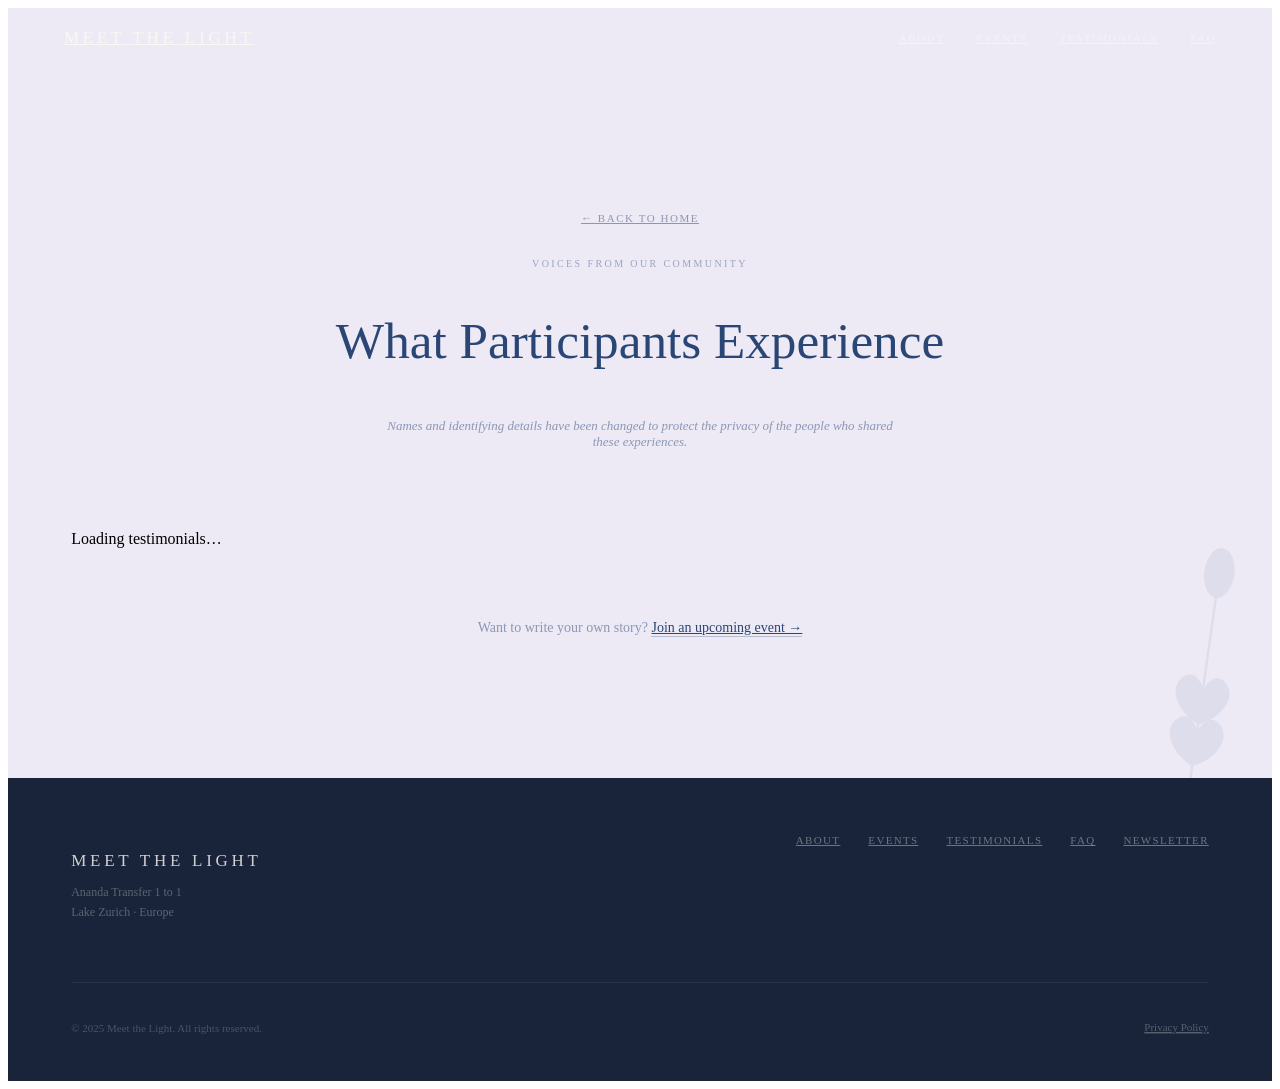
==== testimonials.html @ 5c2fa863 "Add files via upload" ====
<!DOCTYPE html>
<html lang="en">
<head>
<meta charset="utf-8">
<meta name="viewport" content="width=device-width, initial-scale=1">
<title>Testimonials · Meet the Light</title>
<meta name="description" content="Stories from participants of Ananda Transfer sessions. Names and identifying details have been changed to protect privacy.">
<link rel="stylesheet" href="assets/css/fonts.css">
<link rel="stylesheet" href="assets/css/styles.css">
<script src="assets/js/common.js" defer></script>
<script src="assets/js/render.js" defer></script>
<script src="assets/js/testimonials.js" defer></script>
</head>
<body class="nav-solid">

<!-- NAV -->
<nav id="mainNav" style="position:fixed;top:0;left:0;right:0;z-index:200;padding:28px 5%;display:flex;align-items:center;justify-content:space-between;transition:background 0.4s,box-shadow 0.4s,padding 0.4s;background:transparent;">
  <a id="navLogo" href="index.html" style="font-family:'Cormorant Garamond',serif;font-size:17px;font-weight:300;letter-spacing:0.22em;text-transform:uppercase;color:#f9f7f2;transition:color 0.4s;flex-shrink:0;">Meet the Light</a>
  <div style="display:flex;gap:32px;align-items:center;flex-wrap:wrap;">
    <a href="index.html#about" class="mtl-nl" style="font-size:11px;letter-spacing:0.14em;text-transform:uppercase;color:rgba(249,247,242,0.65);transition:color 0.3s;">About</a>
    <a href="index.html#events" class="mtl-nl" style="font-size:11px;letter-spacing:0.14em;text-transform:uppercase;color:rgba(249,247,242,0.65);transition:color 0.3s;">Events</a>
    <a href="testimonials.html" class="mtl-nl" style="font-size:11px;letter-spacing:0.14em;text-transform:uppercase;color:rgba(249,247,242,0.65);transition:color 0.3s;">Testimonials</a>
    <a href="index.html#faq" class="mtl-nl" style="font-size:11px;letter-spacing:0.14em;text-transform:uppercase;color:rgba(249,247,242,0.65);transition:color 0.3s;">FAQ</a>
  </div>
</nav>

<!-- ══ TESTIMONIALS ══ -->
<section style="background:#edeaf5;padding:clamp(140px,16vw,200px) 5% clamp(80px,10vw,140px);position:relative;overflow:hidden;">
  <!-- Background botanical -->
  <div style="position:absolute;right:-24px;bottom:-32px;opacity:0.07;pointer-events:none;transform:rotate(8deg);">
    <svg width="180" height="280" viewBox="0 0 180 280" fill="none">
      <line x1="90" y1="278" x2="90" y2="50" stroke="#294675" stroke-width="2.5"></line>
      <path d="M90 240 C68 230 58 210 68 198 C78 186 90 200 90 215" stroke="#294675" stroke-width="2" fill="#294675"></path>
      <path d="M90 240 C112 230 122 210 112 198 C102 186 90 200 90 215" stroke="#294675" stroke-width="2" fill="#294675"></path>
      <path d="M90 198 C68 188 58 168 68 156 C78 144 90 158 90 173" stroke="#294675" stroke-width="2" fill="#294675"></path>
      <path d="M90 198 C112 188 122 168 112 156 C102 144 90 158 90 173" stroke="#294675" stroke-width="2" fill="#294675"></path>
      <ellipse cx="90" cy="46" rx="14" ry="24" stroke="#294675" stroke-width="2" fill="#294675"></ellipse>
    </svg>
  </div>
  <div style="max-width:1160px;margin:0 auto;position:relative;z-index:1;">
    <div style="text-align:center;margin-bottom:64px;">
      <a href="index.html" style="display:inline-block;font-size:11px;letter-spacing:0.14em;text-transform:uppercase;color:rgba(41,70,117,0.5);margin-bottom:24px;" style-hover="color:#294675;">← Back to home</a>
      <p style="font-size:10px;letter-spacing:0.24em;text-transform:uppercase;color:rgba(41,70,117,0.42);margin-bottom:16px;">Voices from Our Community</p>
      <h1 style="font-family:'Cormorant Garamond',serif;font-size:clamp(34px,4vw,52px);font-weight:300;color:#294675;margin-bottom:14px;">What Participants Experience</h1>
      <p id="testimonials-count" style="font-size:13px;letter-spacing:0.04em;color:rgba(41,70,117,0.55);margin-bottom:18px;">&nbsp;</p>
      <p style="font-size:13px;color:rgba(41,70,117,0.5);font-style:italic;max-width:520px;margin:0 auto;">Names and identifying details have been changed to protect the privacy of the people who shared these experiences.</p>
    </div>
    <div id="testimonials-grid" style="display:grid;grid-template-columns:repeat(auto-fit,minmax(300px,1fr));gap:22px;margin-bottom:56px;">
      <p class="mtl-loading">Loading testimonials…</p>
    </div>
    <p style="text-align:center;font-size:14px;color:rgba(41,70,117,0.5);">Want to write your own story? <a href="index.html#events" style="color:#294675;border-bottom:1px solid rgba(41,70,117,0.28);padding-bottom:1px;" style-hover="border-color:#294675;">Join an upcoming event →</a></p>
  </div>
</section>

<!-- ══ FOOTER ══ -->
<footer style="background:#19243a;padding:56px 5% 36px;">
  <div style="max-width:1160px;margin:0 auto;">
    <div style="display:flex;flex-wrap:wrap;gap:32px;align-items:flex-start;justify-content:space-between;margin-bottom:48px;">
      <div>
        <p style="font-family:'Cormorant Garamond',serif;font-size:17px;font-weight:300;letter-spacing:0.22em;text-transform:uppercase;color:rgba(249,247,242,0.82);margin-bottom:10px;">Meet the Light</p>
        <p style="font-size:12px;color:rgba(249,247,242,0.3);line-height:1.6;">Ananda Transfer 1 to 1<br>Lake Zurich · Europe</p>
      </div>
      <div style="display:flex;gap:28px;flex-wrap:wrap;align-items:center;">
        <a href="index.html#about" style="font-size:11px;letter-spacing:0.12em;text-transform:uppercase;color:rgba(249,247,242,0.38);transition:color 0.2s;" style-hover="color:rgba(249,247,242,0.8);">About</a>
        <a href="index.html#events" style="font-size:11px;letter-spacing:0.12em;text-transform:uppercase;color:rgba(249,247,242,0.38);transition:color 0.2s;" style-hover="color:rgba(249,247,242,0.8);">Events</a>
        <a href="testimonials.html" style="font-size:11px;letter-spacing:0.12em;text-transform:uppercase;color:rgba(249,247,242,0.38);transition:color 0.2s;" style-hover="color:rgba(249,247,242,0.8);">Testimonials</a>
        <a href="index.html#faq" style="font-size:11px;letter-spacing:0.12em;text-transform:uppercase;color:rgba(249,247,242,0.38);transition:color 0.2s;" style-hover="color:rgba(249,247,242,0.8);">FAQ</a>
        <a href="index.html#newsletter" style="font-size:11px;letter-spacing:0.12em;text-transform:uppercase;color:rgba(249,247,242,0.38);transition:color 0.2s;" style-hover="color:rgba(249,247,242,0.8);">Newsletter</a>
      </div>
    </div>
    <div style="border-top:1px solid rgba(249,247,242,0.06);padding-top:28px;display:flex;flex-wrap:wrap;gap:16px;justify-content:space-between;align-items:center;">
      <p style="font-size:11px;color:rgba(249,247,242,0.22);">© 2025 Meet the Light. All rights reserved.</p>
      <a href="#" style="font-size:11px;color:rgba(249,247,242,0.28);border-bottom:1px solid rgba(249,247,242,0.12);" style-hover="color:rgba(249,247,242,0.6);">Privacy Policy</a>
    </div>
  </div>
</footer>

</body>
</html>
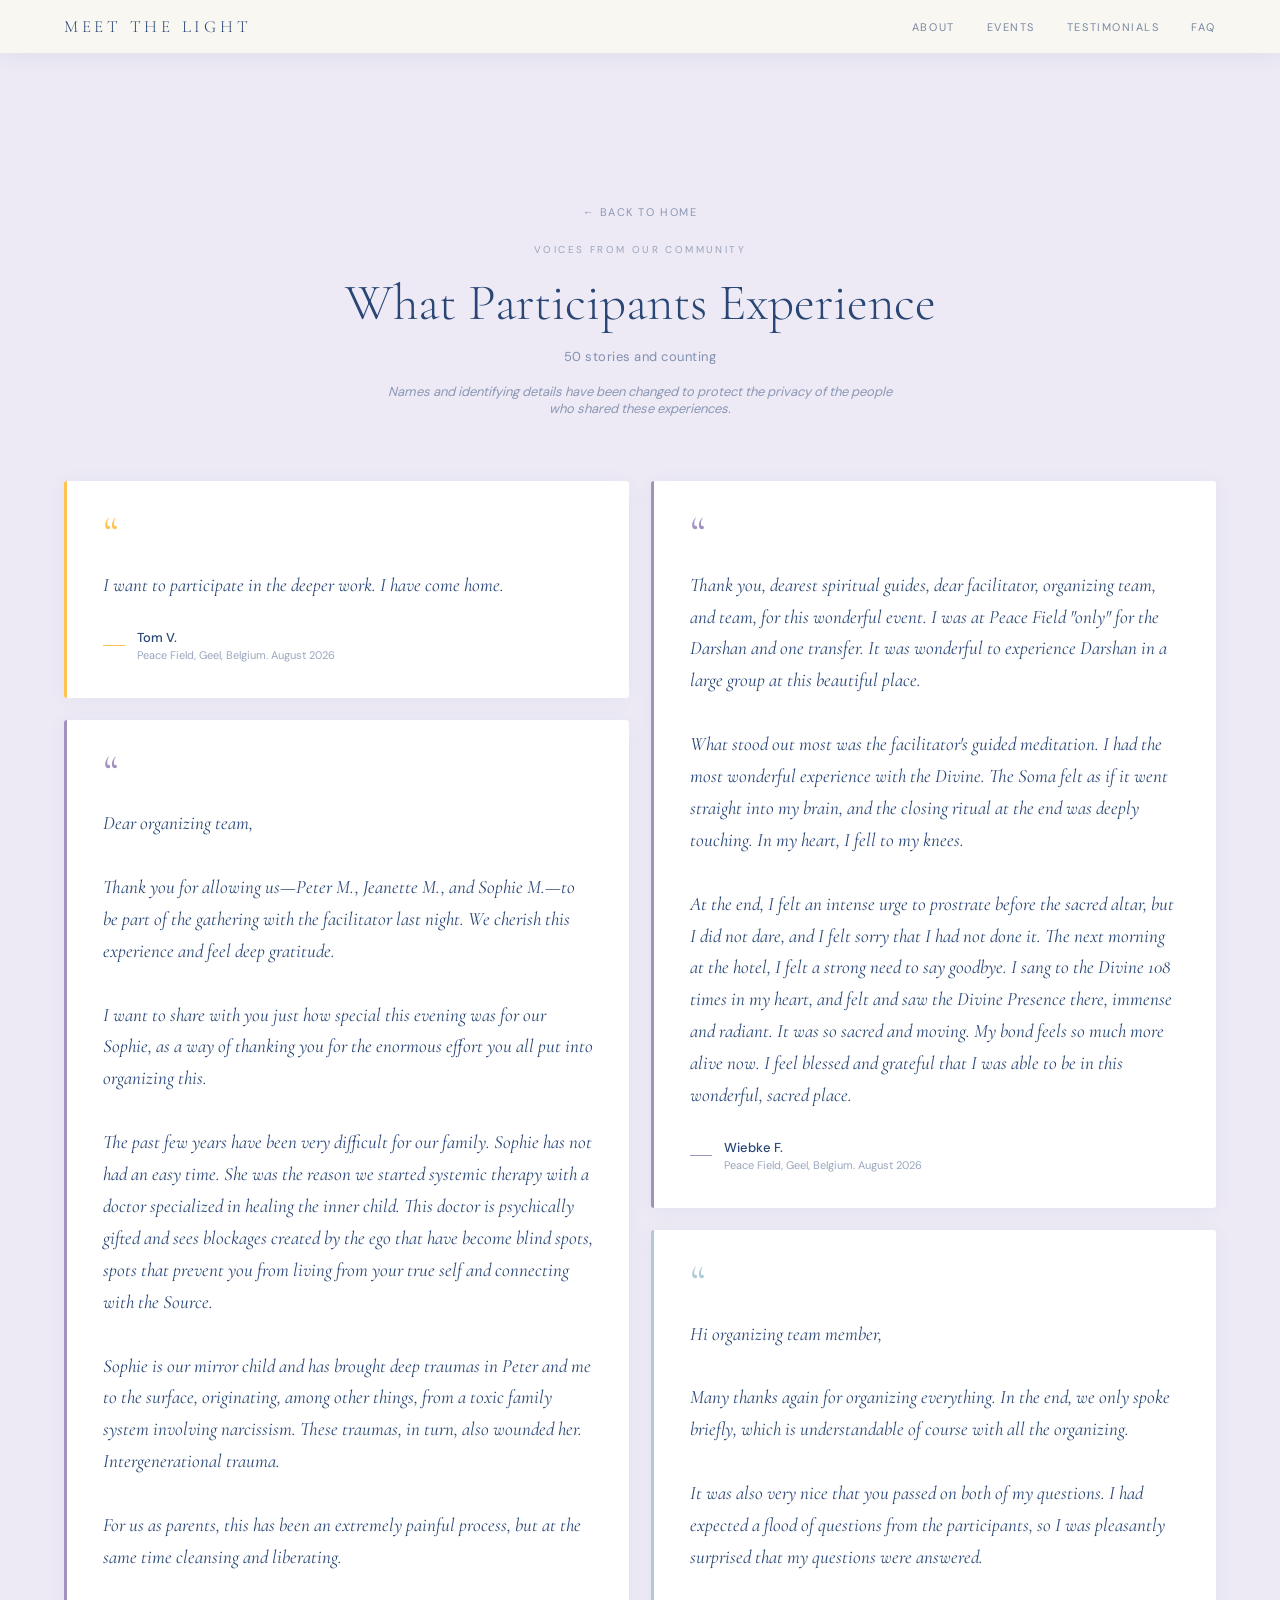
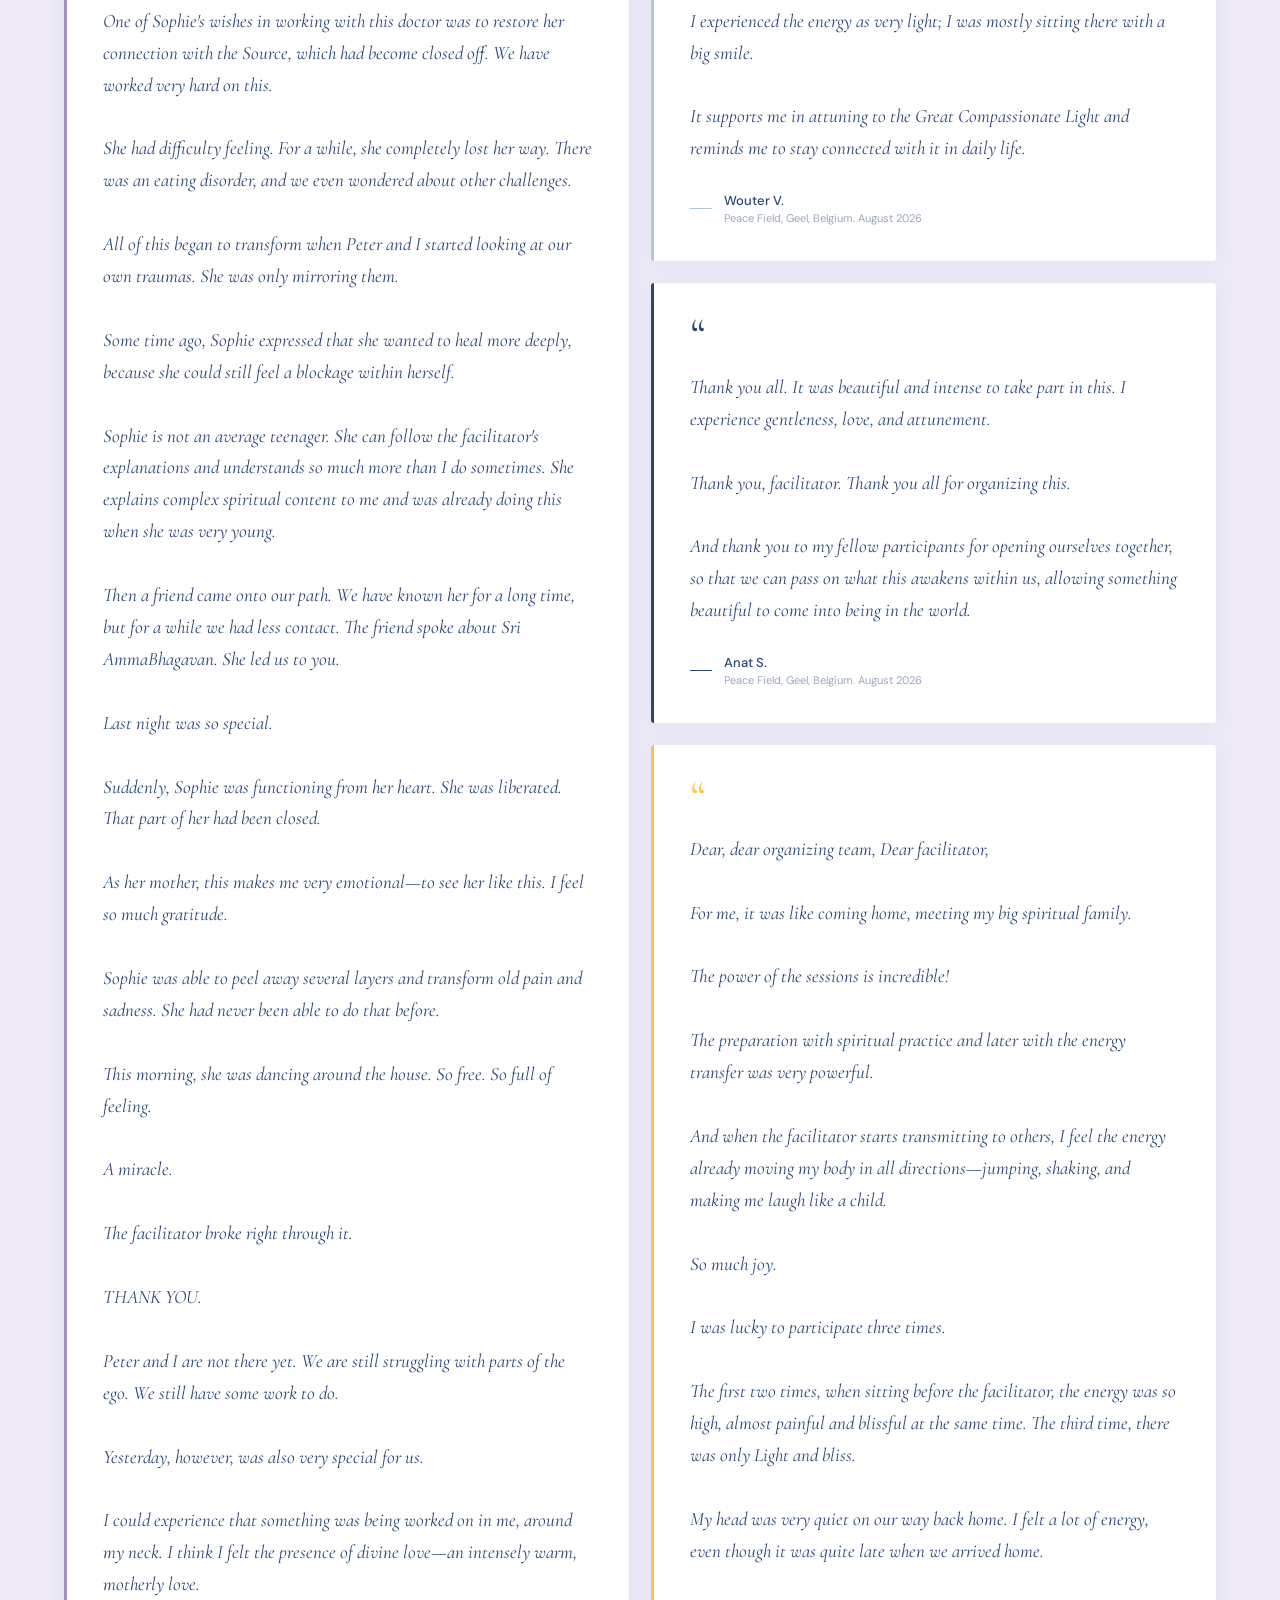
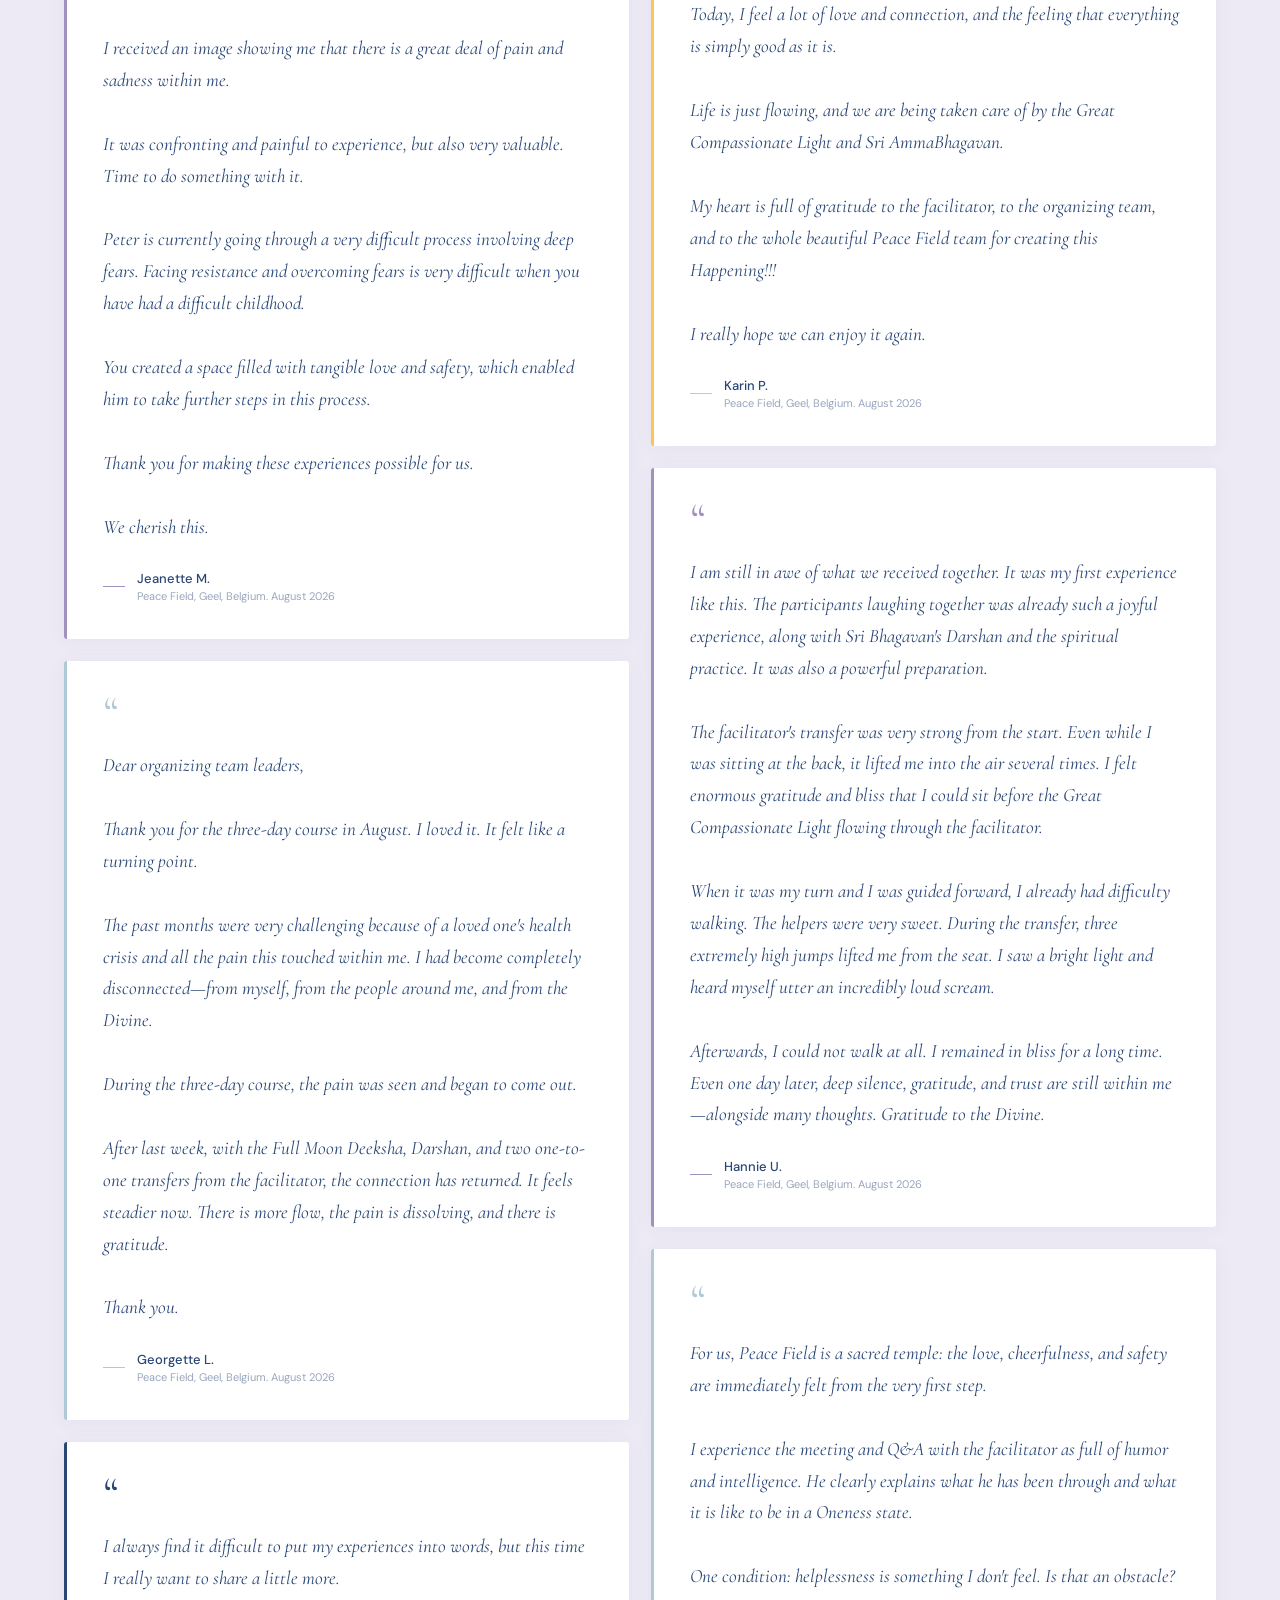
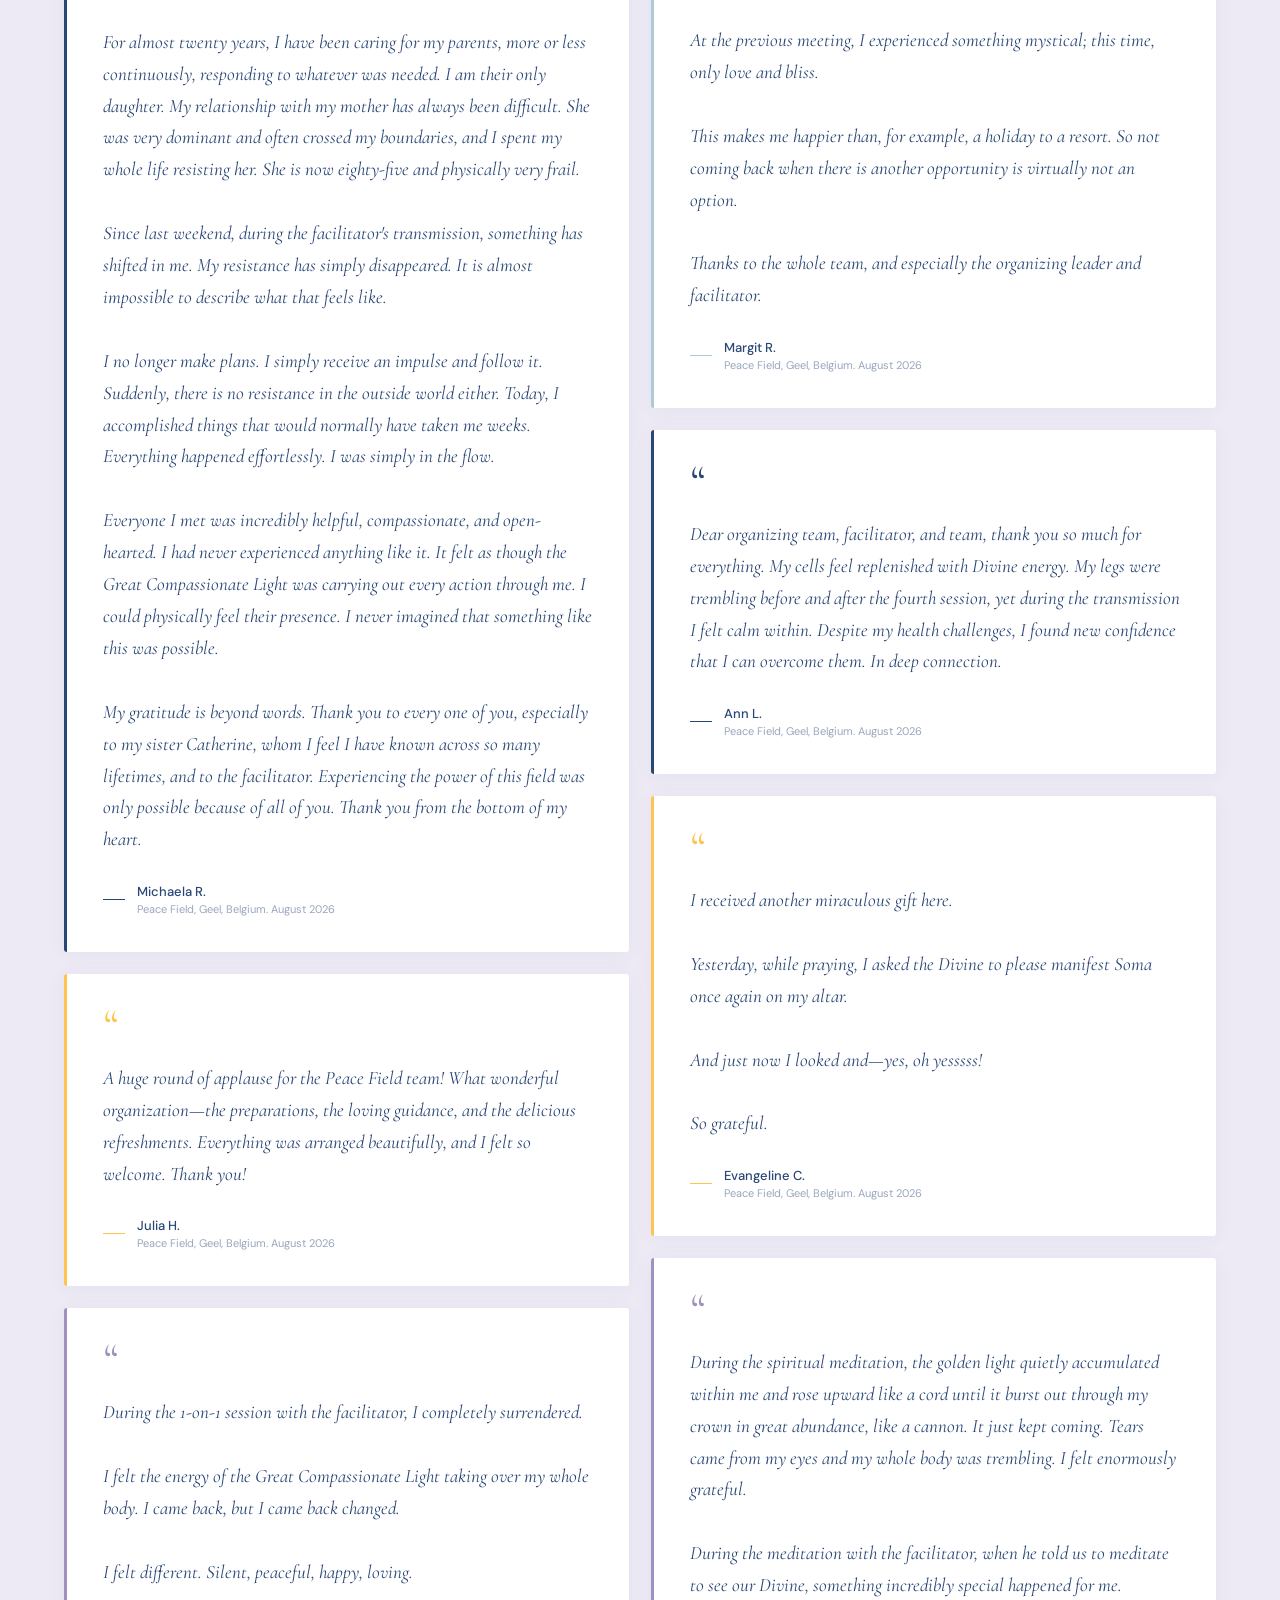
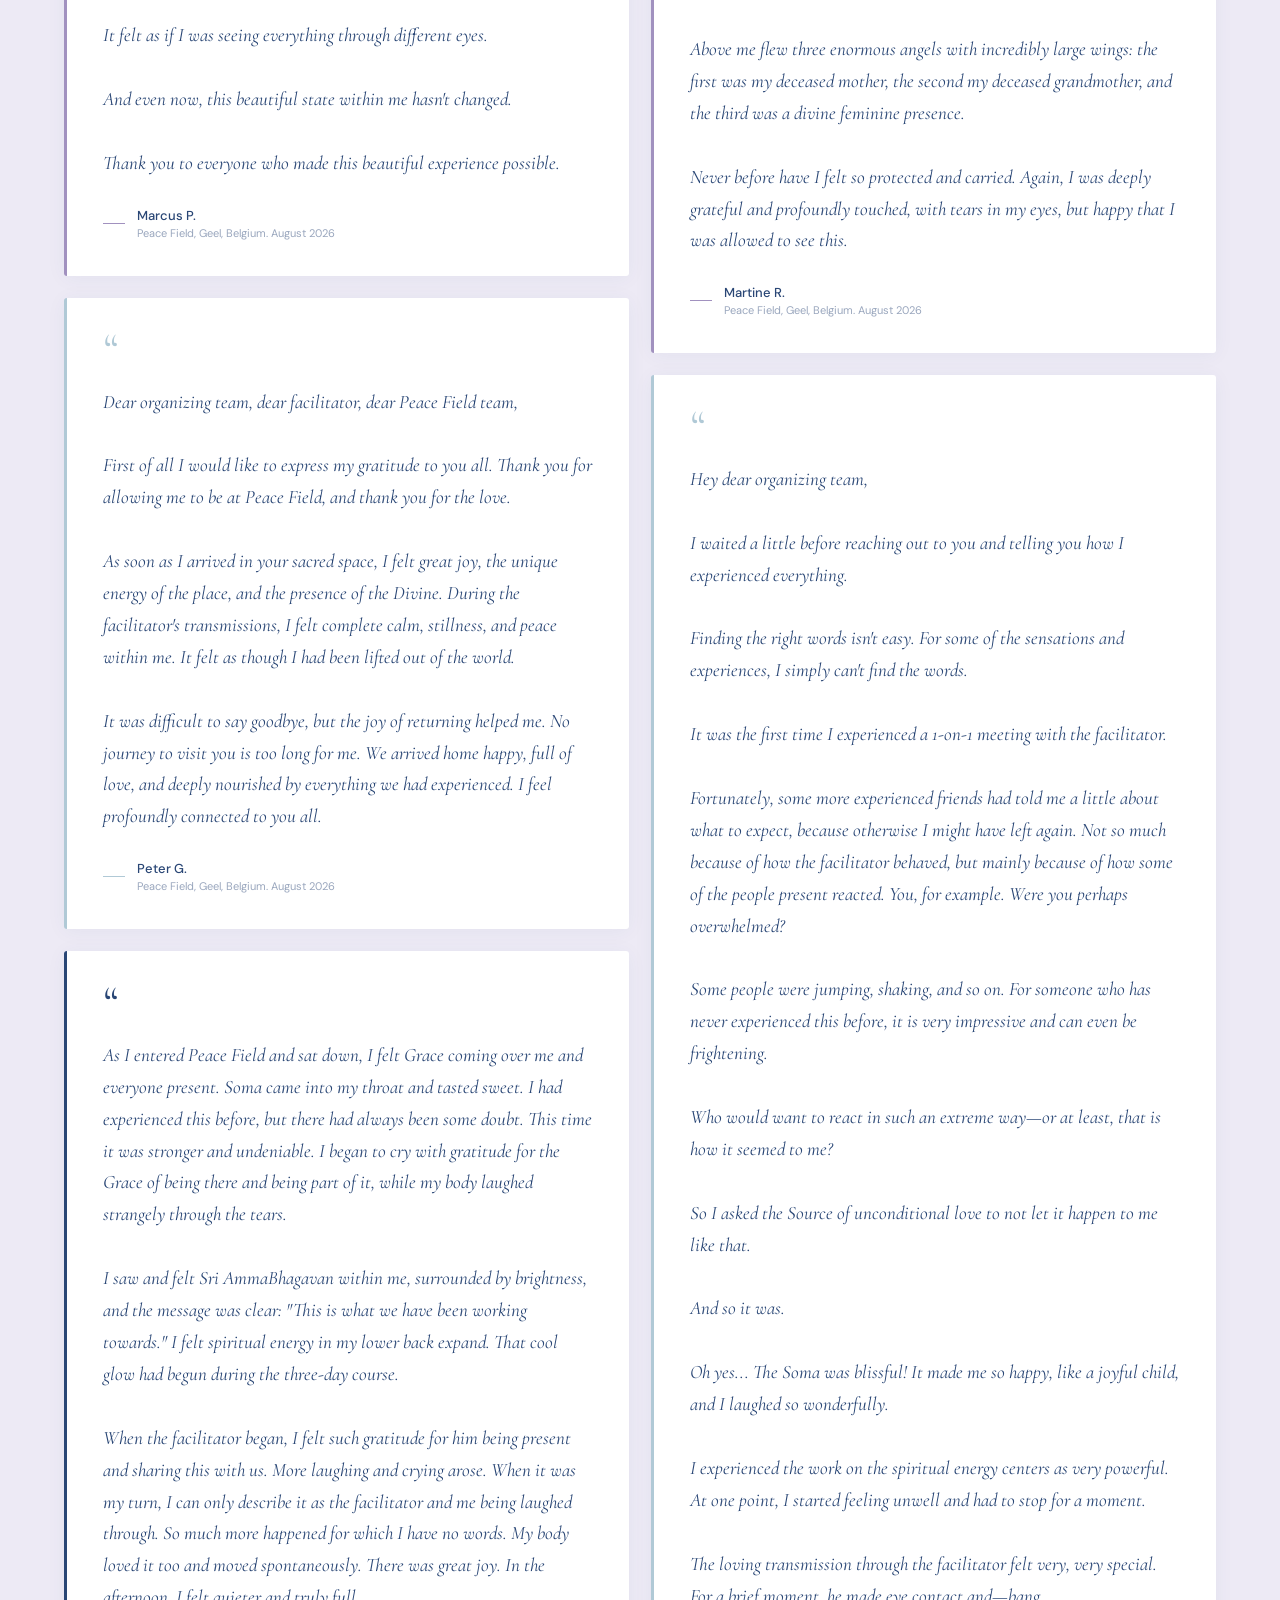
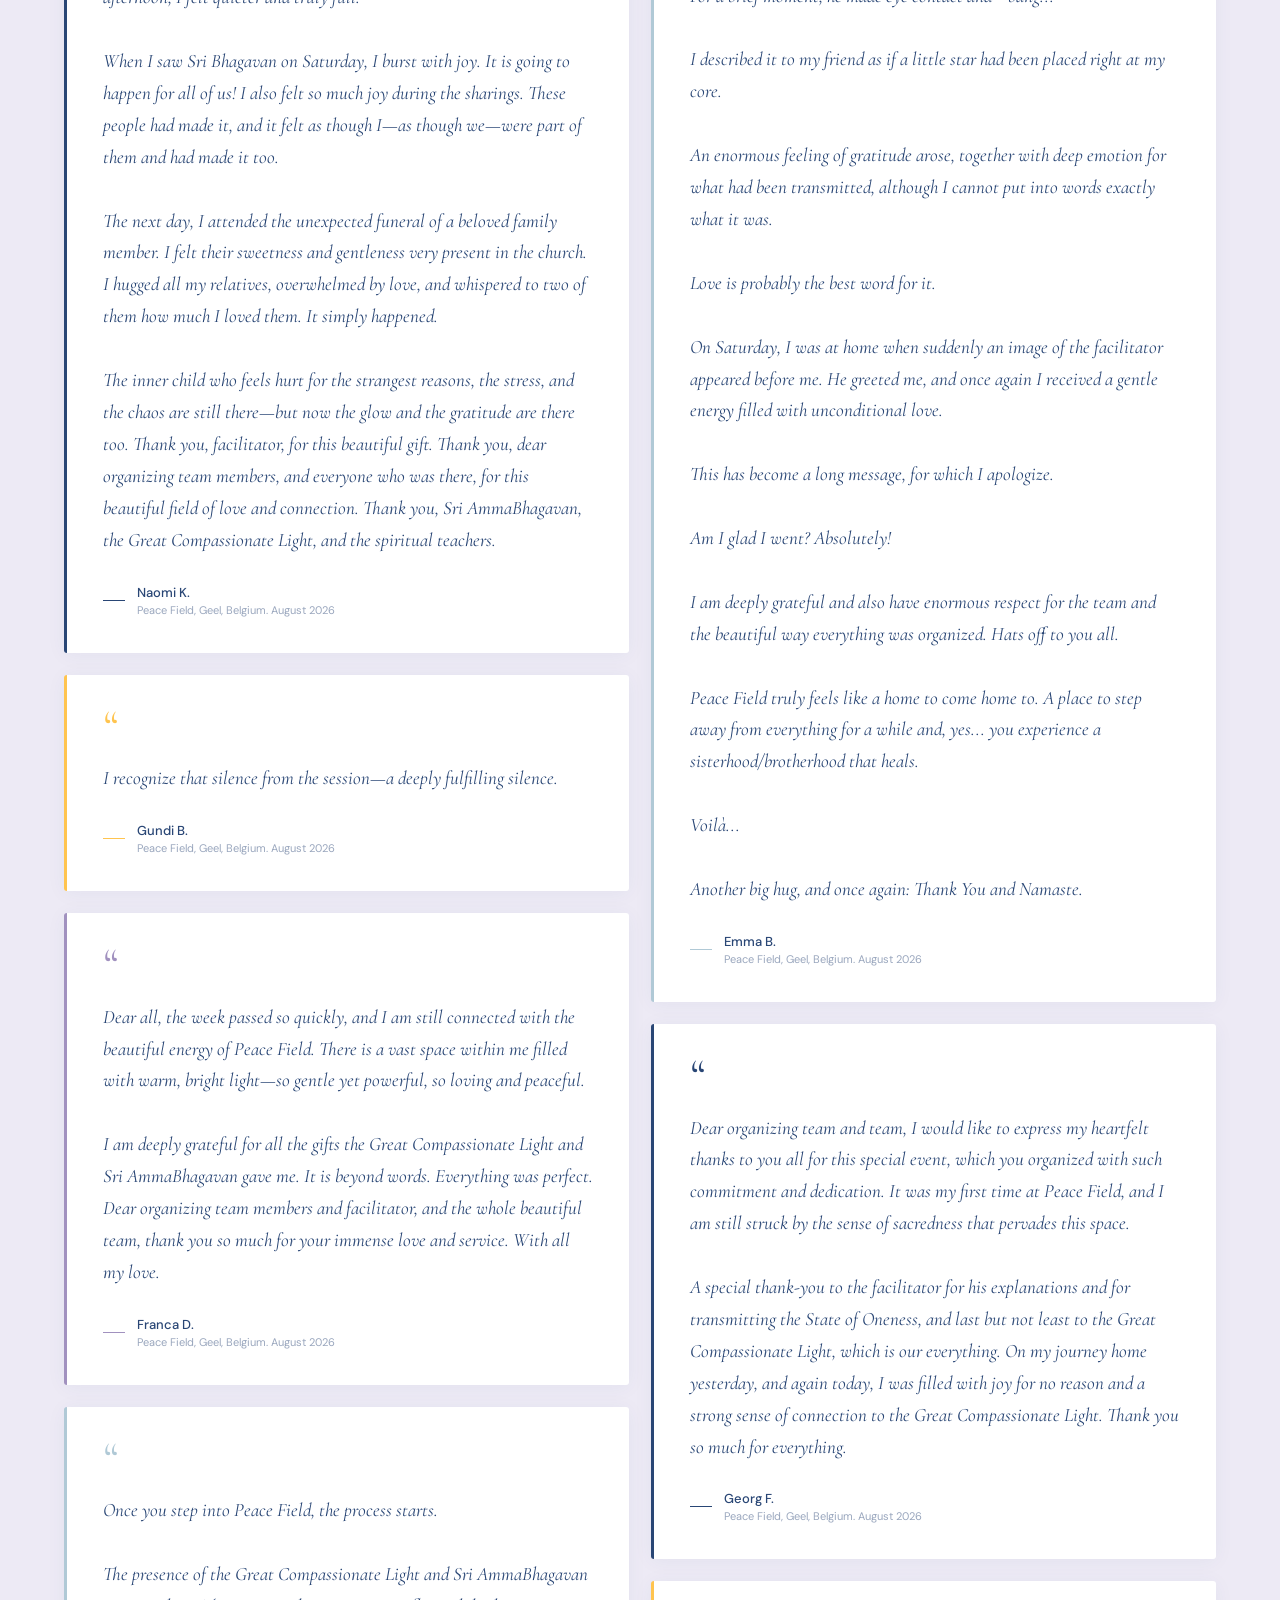
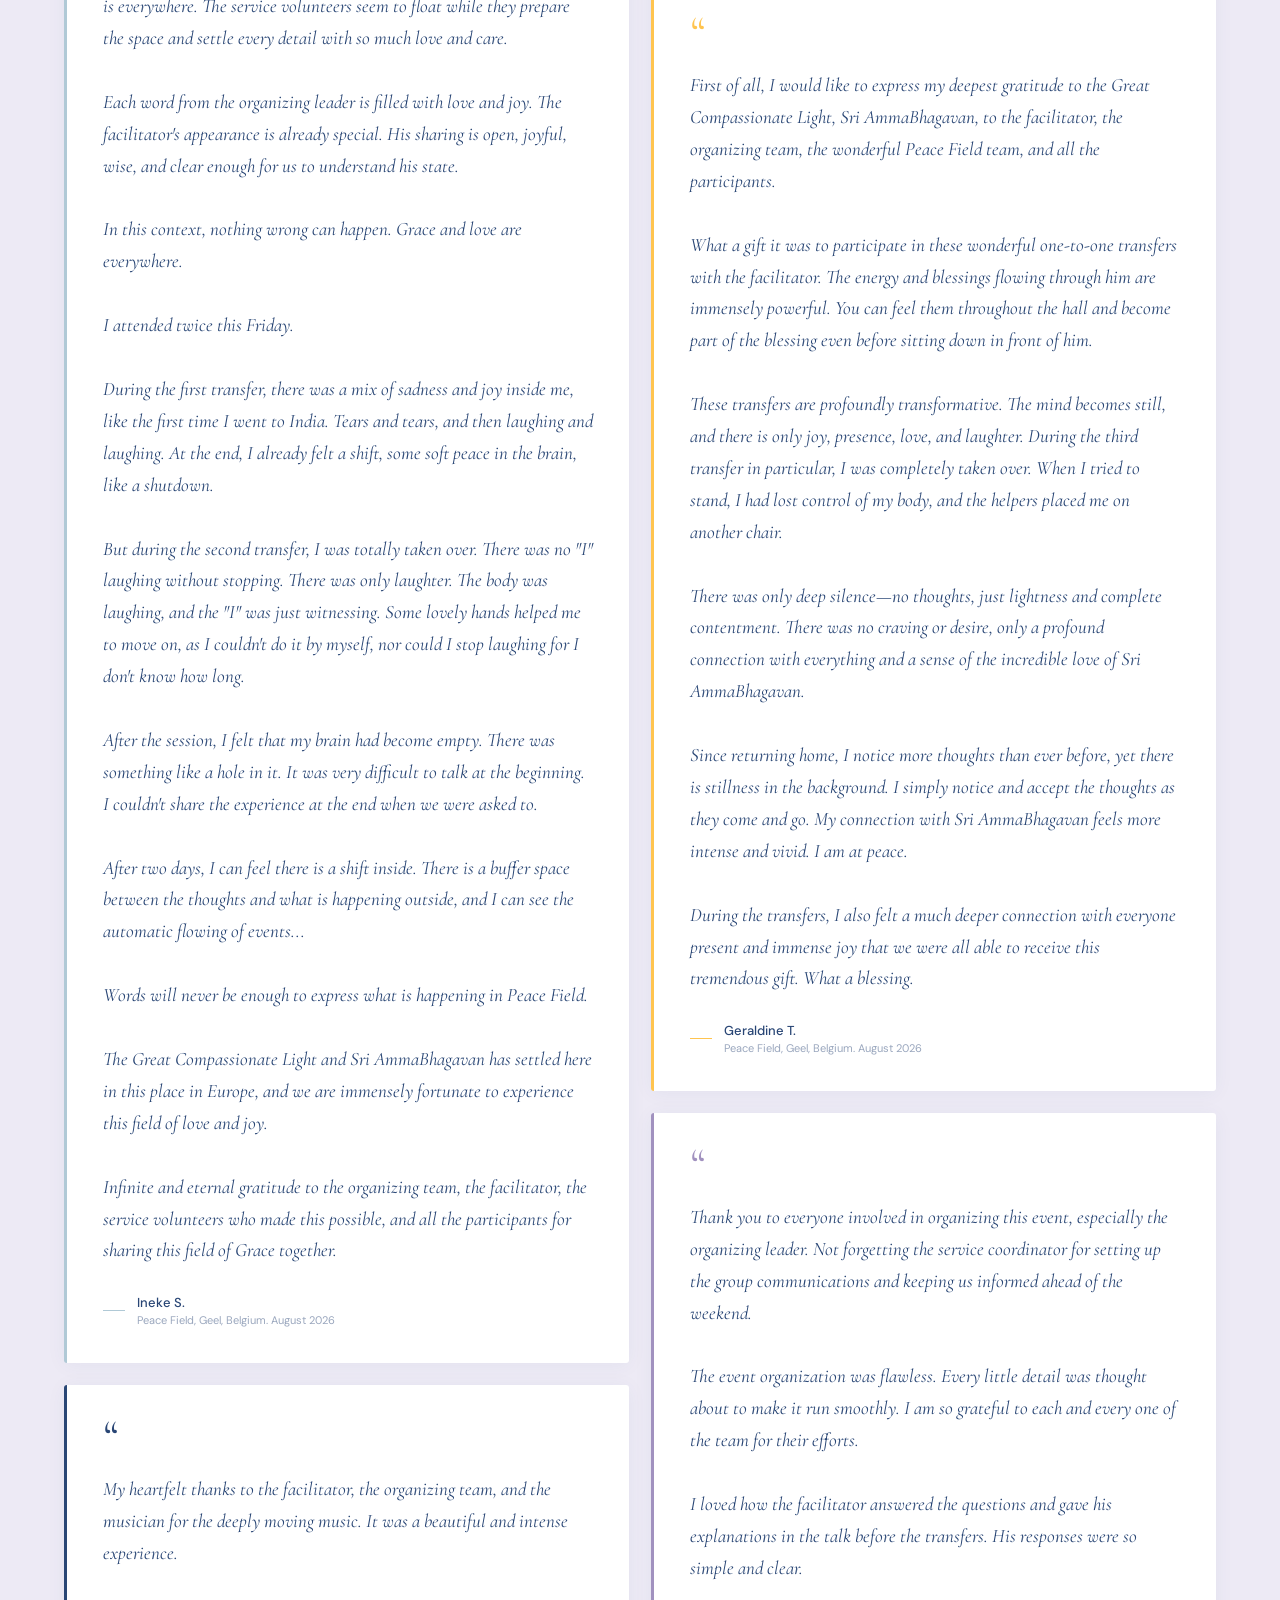
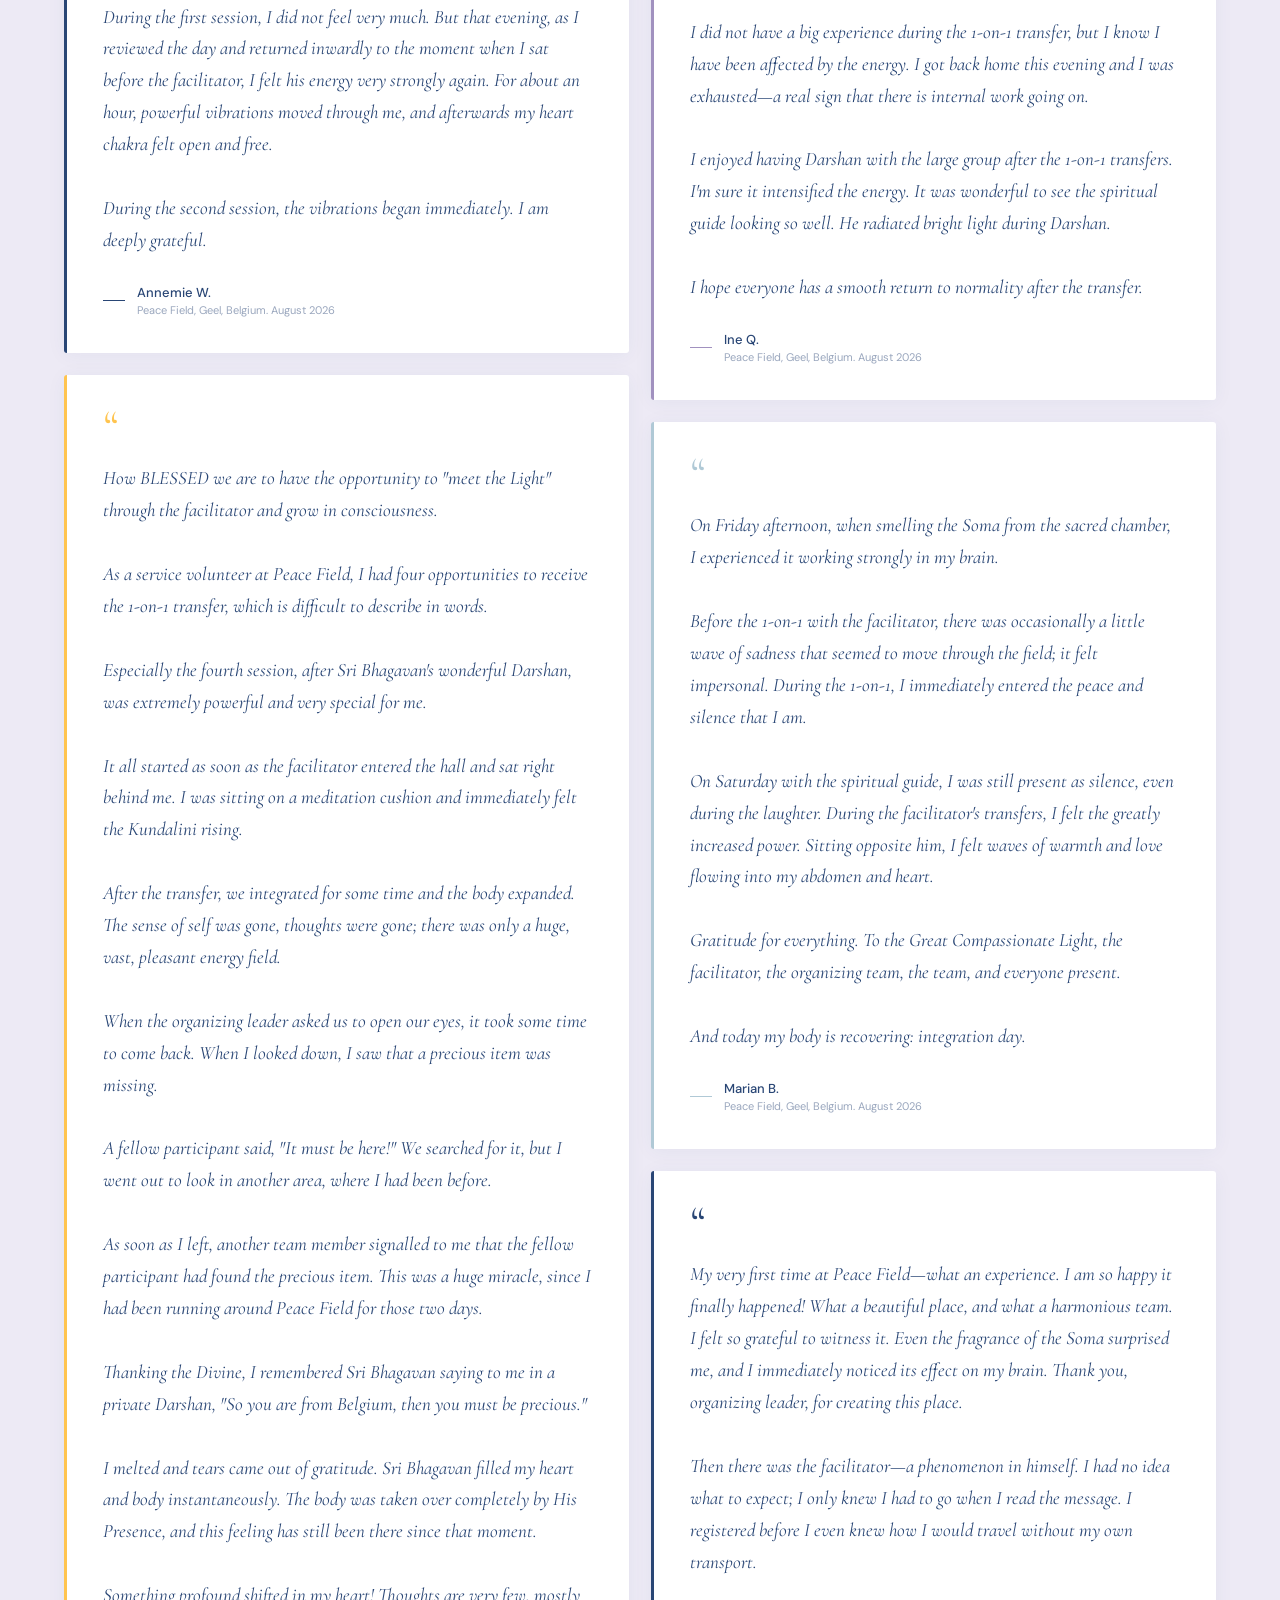
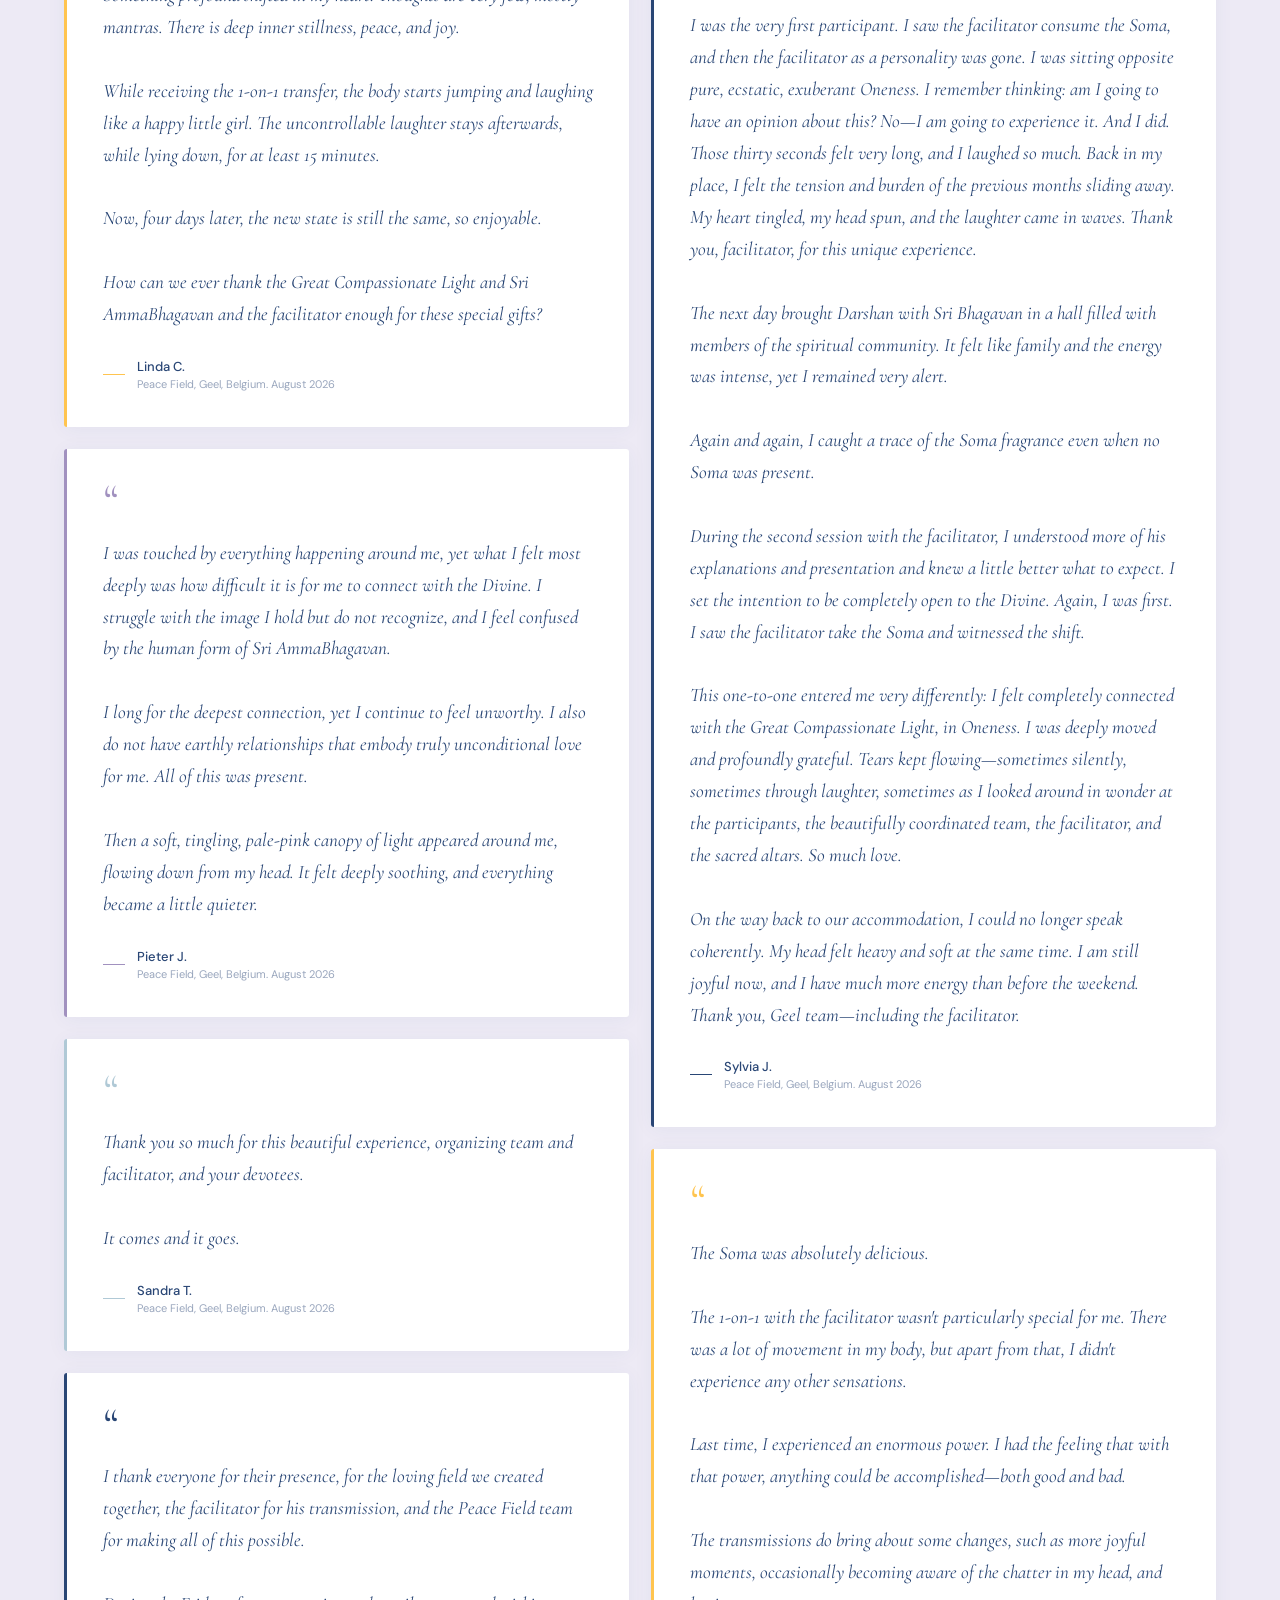
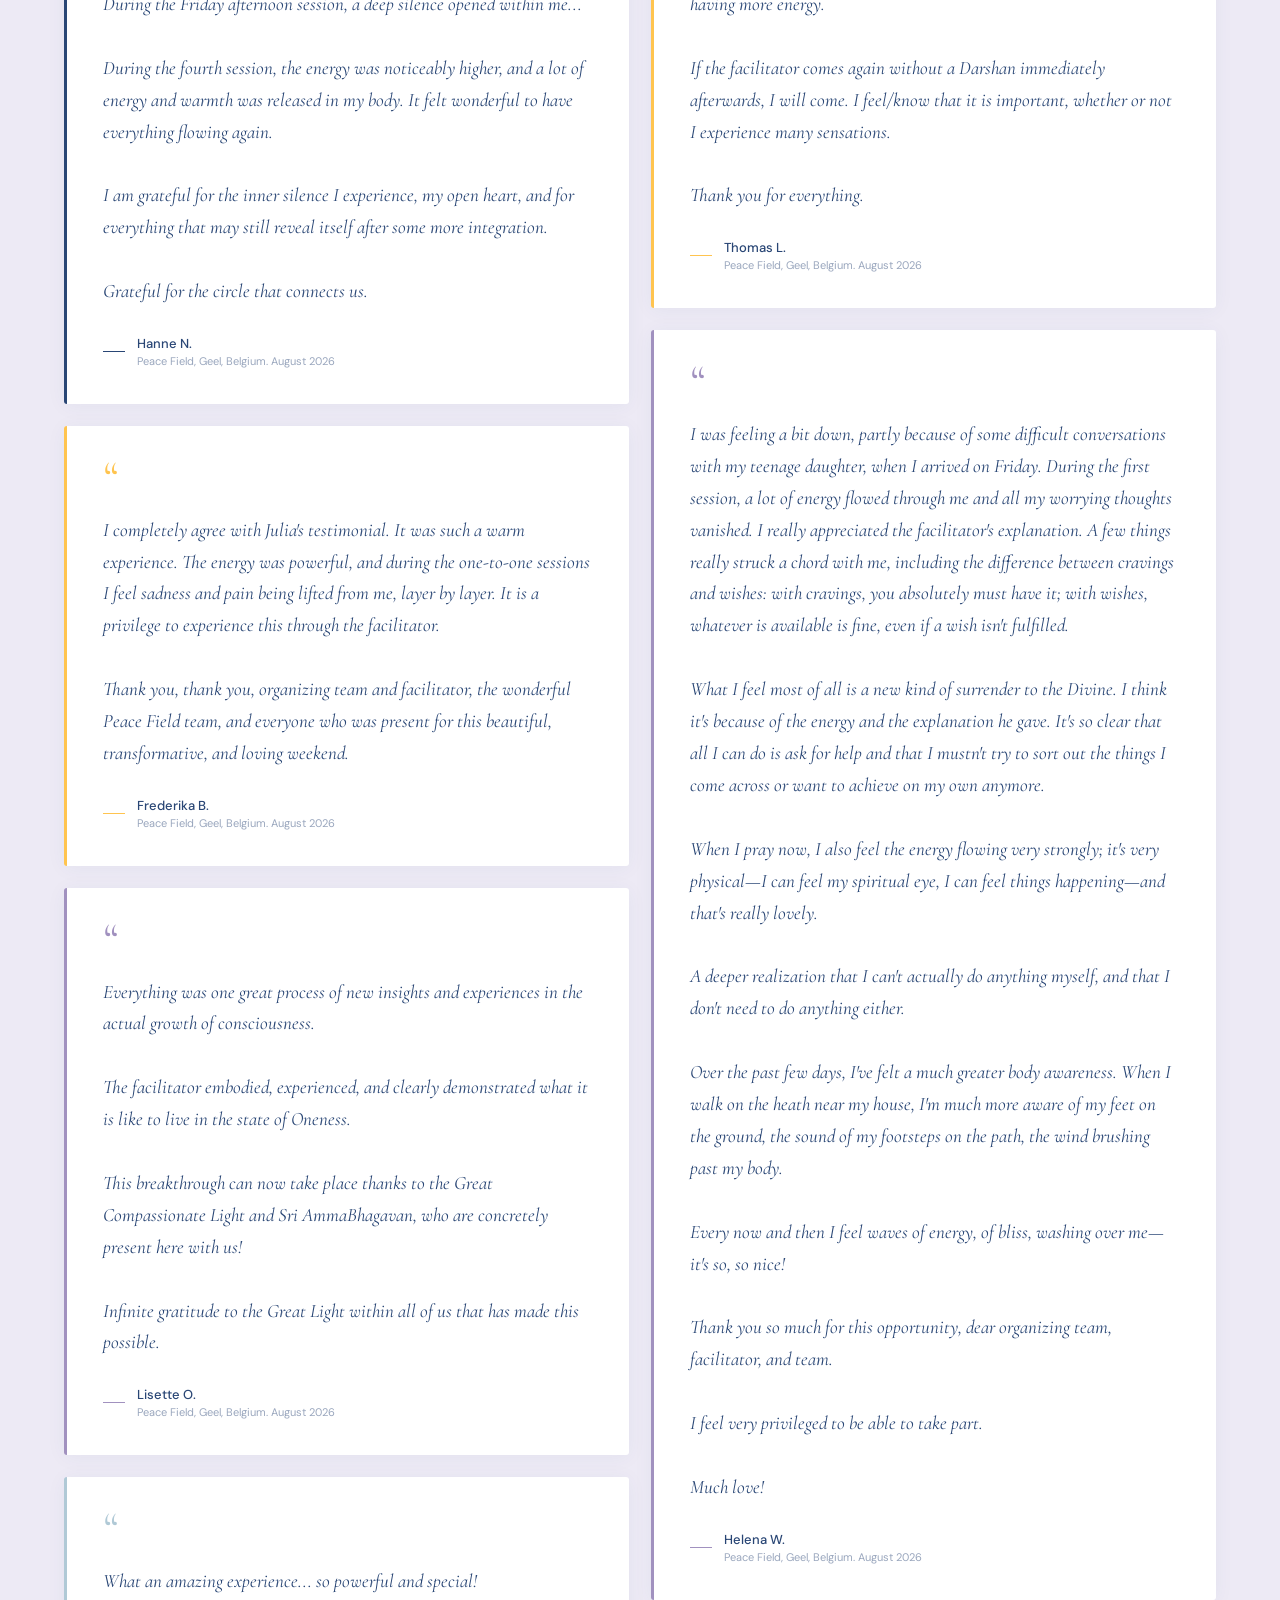
==== commit 95613e1a: "Add files via upload" ====
--- a/testimonials.html
+++ b/testimonials.html
@@ -16,11 +16,11 @@
 <!-- NAV -->
 <nav id="mainNav" style="position:fixed;top:0;left:0;right:0;z-index:200;padding:28px 5%;display:flex;align-items:center;justify-content:space-between;transition:background 0.4s,box-shadow 0.4s,padding 0.4s;background:transparent;">
   <a id="navLogo" href="index.html" style="font-family:'Cormorant Garamond',serif;font-size:17px;font-weight:300;letter-spacing:0.22em;text-transform:uppercase;color:#f9f7f2;transition:color 0.4s;flex-shrink:0;">Meet the Light</a>
-  <div style="display:flex;gap:32px;align-items:center;flex-wrap:wrap;">
-    <a href="index.html#about" class="mtl-nl" style="font-size:11px;letter-spacing:0.14em;text-transform:uppercase;color:rgba(249,247,242,0.65);transition:color 0.3s;">About</a>
+  <div class="mtl-nav-links" style="display:flex;gap:32px;align-items:center;flex-wrap:wrap;">
+    <a href="index.html#about" class="mtl-nl mtl-nl-secondary" style="font-size:11px;letter-spacing:0.14em;text-transform:uppercase;color:rgba(249,247,242,0.65);transition:color 0.3s;">About</a>
     <a href="index.html#events" class="mtl-nl" style="font-size:11px;letter-spacing:0.14em;text-transform:uppercase;color:rgba(249,247,242,0.65);transition:color 0.3s;">Events</a>
     <a href="testimonials.html" class="mtl-nl" style="font-size:11px;letter-spacing:0.14em;text-transform:uppercase;color:rgba(249,247,242,0.65);transition:color 0.3s;">Testimonials</a>
-    <a href="index.html#faq" class="mtl-nl" style="font-size:11px;letter-spacing:0.14em;text-transform:uppercase;color:rgba(249,247,242,0.65);transition:color 0.3s;">FAQ</a>
+    <a href="index.html#faq" class="mtl-nl mtl-nl-secondary" style="font-size:11px;letter-spacing:0.14em;text-transform:uppercase;color:rgba(249,247,242,0.65);transition:color 0.3s;">FAQ</a>
   </div>
 </nav>
 
@@ -45,7 +45,7 @@
       <p id="testimonials-count" style="font-size:13px;letter-spacing:0.04em;color:rgba(41,70,117,0.55);margin-bottom:18px;">&nbsp;</p>
       <p style="font-size:13px;color:rgba(41,70,117,0.5);font-style:italic;max-width:520px;margin:0 auto;">Names and identifying details have been changed to protect the privacy of the people who shared these experiences.</p>
     </div>
-    <div id="testimonials-grid" style="display:grid;grid-template-columns:repeat(auto-fit,minmax(300px,1fr));gap:22px;margin-bottom:56px;">
+    <div id="testimonials-grid" class="mtl-testimonials-grid">
       <p class="mtl-loading">Loading testimonials…</p>
     </div>
     <p style="text-align:center;font-size:14px;color:rgba(41,70,117,0.5);">Want to write your own story? <a href="index.html#events" style="color:#294675;border-bottom:1px solid rgba(41,70,117,0.28);padding-bottom:1px;" style-hover="border-color:#294675;">Join an upcoming event →</a></p>
--- a/assets/css/fonts.css
+++ b/assets/css/fonts.css
@@ -0,0 +1,279 @@
+/* cyrillic-ext */
+@font-face {
+  font-family: 'Cormorant Garamond';
+  font-style: italic;
+  font-weight: 300;
+  font-display: swap;
+  src: url("../fonts/cormorant-garamond-400-italic-cyrillic-ext.woff2") format('woff2');
+  unicode-range: U+0460-052F, U+1C80-1C8A, U+20B4, U+2DE0-2DFF, U+A640-A69F, U+FE2E-FE2F;
+}
+/* cyrillic */
+@font-face {
+  font-family: 'Cormorant Garamond';
+  font-style: italic;
+  font-weight: 300;
+  font-display: swap;
+  src: url("../fonts/cormorant-garamond-400-italic-cyrillic.woff2") format('woff2');
+  unicode-range: U+0301, U+0400-045F, U+0490-0491, U+04B0-04B1, U+2116;
+}
+/* vietnamese */
+@font-face {
+  font-family: 'Cormorant Garamond';
+  font-style: italic;
+  font-weight: 300;
+  font-display: swap;
+  src: url("../fonts/cormorant-garamond-400-italic-vietnamese.woff2") format('woff2');
+  unicode-range: U+0102-0103, U+0110-0111, U+0128-0129, U+0168-0169, U+01A0-01A1, U+01AF-01B0, U+0300-0301, U+0303-0304, U+0308-0309, U+0323, U+0329, U+1EA0-1EF9, U+20AB;
+}
+/* latin-ext */
+@font-face {
+  font-family: 'Cormorant Garamond';
+  font-style: italic;
+  font-weight: 300;
+  font-display: swap;
+  src: url("../fonts/cormorant-garamond-400-italic-latin-ext.woff2") format('woff2');
+  unicode-range: U+0100-02BA, U+02BD-02C5, U+02C7-02CC, U+02CE-02D7, U+02DD-02FF, U+0304, U+0308, U+0329, U+1D00-1DBF, U+1E00-1E9F, U+1EF2-1EFF, U+2020, U+20A0-20AB, U+20AD-20C0, U+2113, U+2C60-2C7F, U+A720-A7FF;
+}
+/* latin */
+@font-face {
+  font-family: 'Cormorant Garamond';
+  font-style: italic;
+  font-weight: 300;
+  font-display: swap;
+  src: url("../fonts/cormorant-garamond-400-italic-latin.woff2") format('woff2');
+  unicode-range: U+0000-00FF, U+0131, U+0152-0153, U+02BB-02BC, U+02C6, U+02DA, U+02DC, U+0304, U+0308, U+0329, U+2000-206F, U+20AC, U+2122, U+2191, U+2193, U+2212, U+2215, U+FEFF, U+FFFD;
+}
+/* cyrillic-ext */
+@font-face {
+  font-family: 'Cormorant Garamond';
+  font-style: italic;
+  font-weight: 400;
+  font-display: swap;
+  src: url("../fonts/cormorant-garamond-400-italic-cyrillic-ext.woff2") format('woff2');
+  unicode-range: U+0460-052F, U+1C80-1C8A, U+20B4, U+2DE0-2DFF, U+A640-A69F, U+FE2E-FE2F;
+}
+/* cyrillic */
+@font-face {
+  font-family: 'Cormorant Garamond';
+  font-style: italic;
+  font-weight: 400;
+  font-display: swap;
+  src: url("../fonts/cormorant-garamond-400-italic-cyrillic.woff2") format('woff2');
+  unicode-range: U+0301, U+0400-045F, U+0490-0491, U+04B0-04B1, U+2116;
+}
+/* vietnamese */
+@font-face {
+  font-family: 'Cormorant Garamond';
+  font-style: italic;
+  font-weight: 400;
+  font-display: swap;
+  src: url("../fonts/cormorant-garamond-400-italic-vietnamese.woff2") format('woff2');
+  unicode-range: U+0102-0103, U+0110-0111, U+0128-0129, U+0168-0169, U+01A0-01A1, U+01AF-01B0, U+0300-0301, U+0303-0304, U+0308-0309, U+0323, U+0329, U+1EA0-1EF9, U+20AB;
+}
+/* latin-ext */
+@font-face {
+  font-family: 'Cormorant Garamond';
+  font-style: italic;
+  font-weight: 400;
+  font-display: swap;
+  src: url("../fonts/cormorant-garamond-400-italic-latin-ext.woff2") format('woff2');
+  unicode-range: U+0100-02BA, U+02BD-02C5, U+02C7-02CC, U+02CE-02D7, U+02DD-02FF, U+0304, U+0308, U+0329, U+1D00-1DBF, U+1E00-1E9F, U+1EF2-1EFF, U+2020, U+20A0-20AB, U+20AD-20C0, U+2113, U+2C60-2C7F, U+A720-A7FF;
+}
+/* latin */
+@font-face {
+  font-family: 'Cormorant Garamond';
+  font-style: italic;
+  font-weight: 400;
+  font-display: swap;
+  src: url("../fonts/cormorant-garamond-400-italic-latin.woff2") format('woff2');
+  unicode-range: U+0000-00FF, U+0131, U+0152-0153, U+02BB-02BC, U+02C6, U+02DA, U+02DC, U+0304, U+0308, U+0329, U+2000-206F, U+20AC, U+2122, U+2191, U+2193, U+2212, U+2215, U+FEFF, U+FFFD;
+}
+/* cyrillic-ext */
+@font-face {
+  font-family: 'Cormorant Garamond';
+  font-style: normal;
+  font-weight: 300;
+  font-display: swap;
+  src: url("../fonts/cormorant-garamond-600-cyrillic-ext.woff2") format('woff2');
+  unicode-range: U+0460-052F, U+1C80-1C8A, U+20B4, U+2DE0-2DFF, U+A640-A69F, U+FE2E-FE2F;
+}
+/* cyrillic */
+@font-face {
+  font-family: 'Cormorant Garamond';
+  font-style: normal;
+  font-weight: 300;
+  font-display: swap;
+  src: url("../fonts/cormorant-garamond-600-cyrillic.woff2") format('woff2');
+  unicode-range: U+0301, U+0400-045F, U+0490-0491, U+04B0-04B1, U+2116;
+}
+/* vietnamese */
+@font-face {
+  font-family: 'Cormorant Garamond';
+  font-style: normal;
+  font-weight: 300;
+  font-display: swap;
+  src: url("../fonts/cormorant-garamond-600-vietnamese.woff2") format('woff2');
+  unicode-range: U+0102-0103, U+0110-0111, U+0128-0129, U+0168-0169, U+01A0-01A1, U+01AF-01B0, U+0300-0301, U+0303-0304, U+0308-0309, U+0323, U+0329, U+1EA0-1EF9, U+20AB;
+}
+/* latin-ext */
+@font-face {
+  font-family: 'Cormorant Garamond';
+  font-style: normal;
+  font-weight: 300;
+  font-display: swap;
+  src: url("../fonts/cormorant-garamond-600-latin-ext.woff2") format('woff2');
+  unicode-range: U+0100-02BA, U+02BD-02C5, U+02C7-02CC, U+02CE-02D7, U+02DD-02FF, U+0304, U+0308, U+0329, U+1D00-1DBF, U+1E00-1E9F, U+1EF2-1EFF, U+2020, U+20A0-20AB, U+20AD-20C0, U+2113, U+2C60-2C7F, U+A720-A7FF;
+}
+/* latin */
+@font-face {
+  font-family: 'Cormorant Garamond';
+  font-style: normal;
+  font-weight: 300;
+  font-display: swap;
+  src: url("../fonts/cormorant-garamond-600-latin.woff2") format('woff2');
+  unicode-range: U+0000-00FF, U+0131, U+0152-0153, U+02BB-02BC, U+02C6, U+02DA, U+02DC, U+0304, U+0308, U+0329, U+2000-206F, U+20AC, U+2122, U+2191, U+2193, U+2212, U+2215, U+FEFF, U+FFFD;
+}
+/* cyrillic-ext */
+@font-face {
+  font-family: 'Cormorant Garamond';
+  font-style: normal;
+  font-weight: 400;
+  font-display: swap;
+  src: url("../fonts/cormorant-garamond-600-cyrillic-ext.woff2") format('woff2');
+  unicode-range: U+0460-052F, U+1C80-1C8A, U+20B4, U+2DE0-2DFF, U+A640-A69F, U+FE2E-FE2F;
+}
+/* cyrillic */
+@font-face {
+  font-family: 'Cormorant Garamond';
+  font-style: normal;
+  font-weight: 400;
+  font-display: swap;
+  src: url("../fonts/cormorant-garamond-600-cyrillic.woff2") format('woff2');
+  unicode-range: U+0301, U+0400-045F, U+0490-0491, U+04B0-04B1, U+2116;
+}
+/* vietnamese */
+@font-face {
+  font-family: 'Cormorant Garamond';
+  font-style: normal;
+  font-weight: 400;
+  font-display: swap;
+  src: url("../fonts/cormorant-garamond-600-vietnamese.woff2") format('woff2');
+  unicode-range: U+0102-0103, U+0110-0111, U+0128-0129, U+0168-0169, U+01A0-01A1, U+01AF-01B0, U+0300-0301, U+0303-0304, U+0308-0309, U+0323, U+0329, U+1EA0-1EF9, U+20AB;
+}
+/* latin-ext */
+@font-face {
+  font-family: 'Cormorant Garamond';
+  font-style: normal;
+  font-weight: 400;
+  font-display: swap;
+  src: url("../fonts/cormorant-garamond-600-latin-ext.woff2") format('woff2');
+  unicode-range: U+0100-02BA, U+02BD-02C5, U+02C7-02CC, U+02CE-02D7, U+02DD-02FF, U+0304, U+0308, U+0329, U+1D00-1DBF, U+1E00-1E9F, U+1EF2-1EFF, U+2020, U+20A0-20AB, U+20AD-20C0, U+2113, U+2C60-2C7F, U+A720-A7FF;
+}
+/* latin */
+@font-face {
+  font-family: 'Cormorant Garamond';
+  font-style: normal;
+  font-weight: 400;
+  font-display: swap;
+  src: url("../fonts/cormorant-garamond-600-latin.woff2") format('woff2');
+  unicode-range: U+0000-00FF, U+0131, U+0152-0153, U+02BB-02BC, U+02C6, U+02DA, U+02DC, U+0304, U+0308, U+0329, U+2000-206F, U+20AC, U+2122, U+2191, U+2193, U+2212, U+2215, U+FEFF, U+FFFD;
+}
+/* cyrillic-ext */
+@font-face {
+  font-family: 'Cormorant Garamond';
+  font-style: normal;
+  font-weight: 600;
+  font-display: swap;
+  src: url("../fonts/cormorant-garamond-600-cyrillic-ext.woff2") format('woff2');
+  unicode-range: U+0460-052F, U+1C80-1C8A, U+20B4, U+2DE0-2DFF, U+A640-A69F, U+FE2E-FE2F;
+}
+/* cyrillic */
+@font-face {
+  font-family: 'Cormorant Garamond';
+  font-style: normal;
+  font-weight: 600;
+  font-display: swap;
+  src: url("../fonts/cormorant-garamond-600-cyrillic.woff2") format('woff2');
+  unicode-range: U+0301, U+0400-045F, U+0490-0491, U+04B0-04B1, U+2116;
+}
+/* vietnamese */
+@font-face {
+  font-family: 'Cormorant Garamond';
+  font-style: normal;
+  font-weight: 600;
+  font-display: swap;
+  src: url("../fonts/cormorant-garamond-600-vietnamese.woff2") format('woff2');
+  unicode-range: U+0102-0103, U+0110-0111, U+0128-0129, U+0168-0169, U+01A0-01A1, U+01AF-01B0, U+0300-0301, U+0303-0304, U+0308-0309, U+0323, U+0329, U+1EA0-1EF9, U+20AB;
+}
+/* latin-ext */
+@font-face {
+  font-family: 'Cormorant Garamond';
+  font-style: normal;
+  font-weight: 600;
+  font-display: swap;
+  src: url("../fonts/cormorant-garamond-600-latin-ext.woff2") format('woff2');
+  unicode-range: U+0100-02BA, U+02BD-02C5, U+02C7-02CC, U+02CE-02D7, U+02DD-02FF, U+0304, U+0308, U+0329, U+1D00-1DBF, U+1E00-1E9F, U+1EF2-1EFF, U+2020, U+20A0-20AB, U+20AD-20C0, U+2113, U+2C60-2C7F, U+A720-A7FF;
+}
+/* latin */
+@font-face {
+  font-family: 'Cormorant Garamond';
+  font-style: normal;
+  font-weight: 600;
+  font-display: swap;
+  src: url("../fonts/cormorant-garamond-600-latin.woff2") format('woff2');
+  unicode-range: U+0000-00FF, U+0131, U+0152-0153, U+02BB-02BC, U+02C6, U+02DA, U+02DC, U+0304, U+0308, U+0329, U+2000-206F, U+20AC, U+2122, U+2191, U+2193, U+2212, U+2215, U+FEFF, U+FFFD;
+}
+/* latin-ext */
+@font-face {
+  font-family: 'DM Sans';
+  font-style: normal;
+  font-weight: 300;
+  font-display: swap;
+  src: url("../fonts/dm-sans-500-latin-ext.woff2") format('woff2');
+  unicode-range: U+0100-02BA, U+02BD-02C5, U+02C7-02CC, U+02CE-02D7, U+02DD-02FF, U+0304, U+0308, U+0329, U+1D00-1DBF, U+1E00-1E9F, U+1EF2-1EFF, U+2020, U+20A0-20AB, U+20AD-20C0, U+2113, U+2C60-2C7F, U+A720-A7FF;
+}
+/* latin */
+@font-face {
+  font-family: 'DM Sans';
+  font-style: normal;
+  font-weight: 300;
+  font-display: swap;
+  src: url("../fonts/dm-sans-500-latin.woff2") format('woff2');
+  unicode-range: U+0000-00FF, U+0131, U+0152-0153, U+02BB-02BC, U+02C6, U+02DA, U+02DC, U+0304, U+0308, U+0329, U+2000-206F, U+20AC, U+2122, U+2191, U+2193, U+2212, U+2215, U+FEFF, U+FFFD;
+}
+/* latin-ext */
+@font-face {
+  font-family: 'DM Sans';
+  font-style: normal;
+  font-weight: 400;
+  font-display: swap;
+  src: url("../fonts/dm-sans-500-latin-ext.woff2") format('woff2');
+  unicode-range: U+0100-02BA, U+02BD-02C5, U+02C7-02CC, U+02CE-02D7, U+02DD-02FF, U+0304, U+0308, U+0329, U+1D00-1DBF, U+1E00-1E9F, U+1EF2-1EFF, U+2020, U+20A0-20AB, U+20AD-20C0, U+2113, U+2C60-2C7F, U+A720-A7FF;
+}
+/* latin */
+@font-face {
+  font-family: 'DM Sans';
+  font-style: normal;
+  font-weight: 400;
+  font-display: swap;
+  src: url("../fonts/dm-sans-500-latin.woff2") format('woff2');
+  unicode-range: U+0000-00FF, U+0131, U+0152-0153, U+02BB-02BC, U+02C6, U+02DA, U+02DC, U+0304, U+0308, U+0329, U+2000-206F, U+20AC, U+2122, U+2191, U+2193, U+2212, U+2215, U+FEFF, U+FFFD;
+}
+/* latin-ext */
+@font-face {
+  font-family: 'DM Sans';
+  font-style: normal;
+  font-weight: 500;
+  font-display: swap;
+  src: url("../fonts/dm-sans-500-latin-ext.woff2") format('woff2');
+  unicode-range: U+0100-02BA, U+02BD-02C5, U+02C7-02CC, U+02CE-02D7, U+02DD-02FF, U+0304, U+0308, U+0329, U+1D00-1DBF, U+1E00-1E9F, U+1EF2-1EFF, U+2020, U+20A0-20AB, U+20AD-20C0, U+2113, U+2C60-2C7F, U+A720-A7FF;
+}
+/* latin */
+@font-face {
+  font-family: 'DM Sans';
+  font-style: normal;
+  font-weight: 500;
+  font-display: swap;
+  src: url("../fonts/dm-sans-500-latin.woff2") format('woff2');
+  unicode-range: U+0000-00FF, U+0131, U+0152-0153, U+02BB-02BC, U+02C6, U+02DA, U+02DC, U+0304, U+0308, U+0329, U+2000-206F, U+20AC, U+2122, U+2191, U+2193, U+2212, U+2215, U+FEFF, U+FFFD;
+}
--- a/assets/css/styles.css
+++ b/assets/css/styles.css
@@ -0,0 +1,38 @@
+/* ── Base reset & globals (from original design) ── */
+*,*::before,*::after{box-sizing:border-box;margin:0;padding:0}
+html{scroll-behavior:smooth}
+body{font-family:'DM Sans',sans-serif;background:#f9f7f2;color:#1a1a2e;overflow-x:hidden}
+a{color:inherit;text-decoration:none}
+a:hover{color:inherit}
+button:focus-visible,input:focus-visible{outline:2px solid #ffc44f;outline-offset:2px}
+
+/* ── Animations ── */
+@keyframes fadeInUp{from{opacity:0;transform:translateY(28px)}to{opacity:1;transform:translateY(0)}}
+@keyframes fadeIn{from{opacity:0}to{opacity:1}}
+@keyframes floatY{0%,100%{transform:translateY(0)}50%{transform:translateY(-10px)}}
+@keyframes floatYR{0%,100%{transform:rotate(12deg) translateY(0)}50%{transform:rotate(12deg) translateY(-10px)}}
+@keyframes shimmerRay{0%,100%{opacity:0.85}50%{opacity:1}}
+
+/* ── Helpers used by the vanilla-JS enhancements ── */
+.mtl-hidden{display:none !important}
+
+/* FAQ answer reveal */
+.faq-answer{overflow:hidden}
+
+/* Loading / empty states for JSON-driven sections */
+.mtl-loading{font-size:14px;color:rgba(41,70,117,0.45);text-align:center;padding:20px 0;font-style:italic;}
+
+/* ── Testimonials masonry layout ── */
+.mtl-testimonials-grid{column-count:2;column-gap:22px;margin-bottom:56px;}
+.mtl-testimonials-grid>div{break-inside:avoid;margin-bottom:22px;}
+@media(max-width:680px){.mtl-testimonials-grid{column-count:1;}}
+
+/* ── Nav responsive ── */
+@media(max-width:700px){
+  #mainNav{padding:18px 5% !important;}
+  #mainNav .mtl-nav-links{gap:18px !important;}
+  #mainNav .mtl-nl{font-size:10px !important;letter-spacing:0.1em !important;}
+}
+@media(max-width:460px){
+  .mtl-nl-secondary{display:none !important;}
+}
